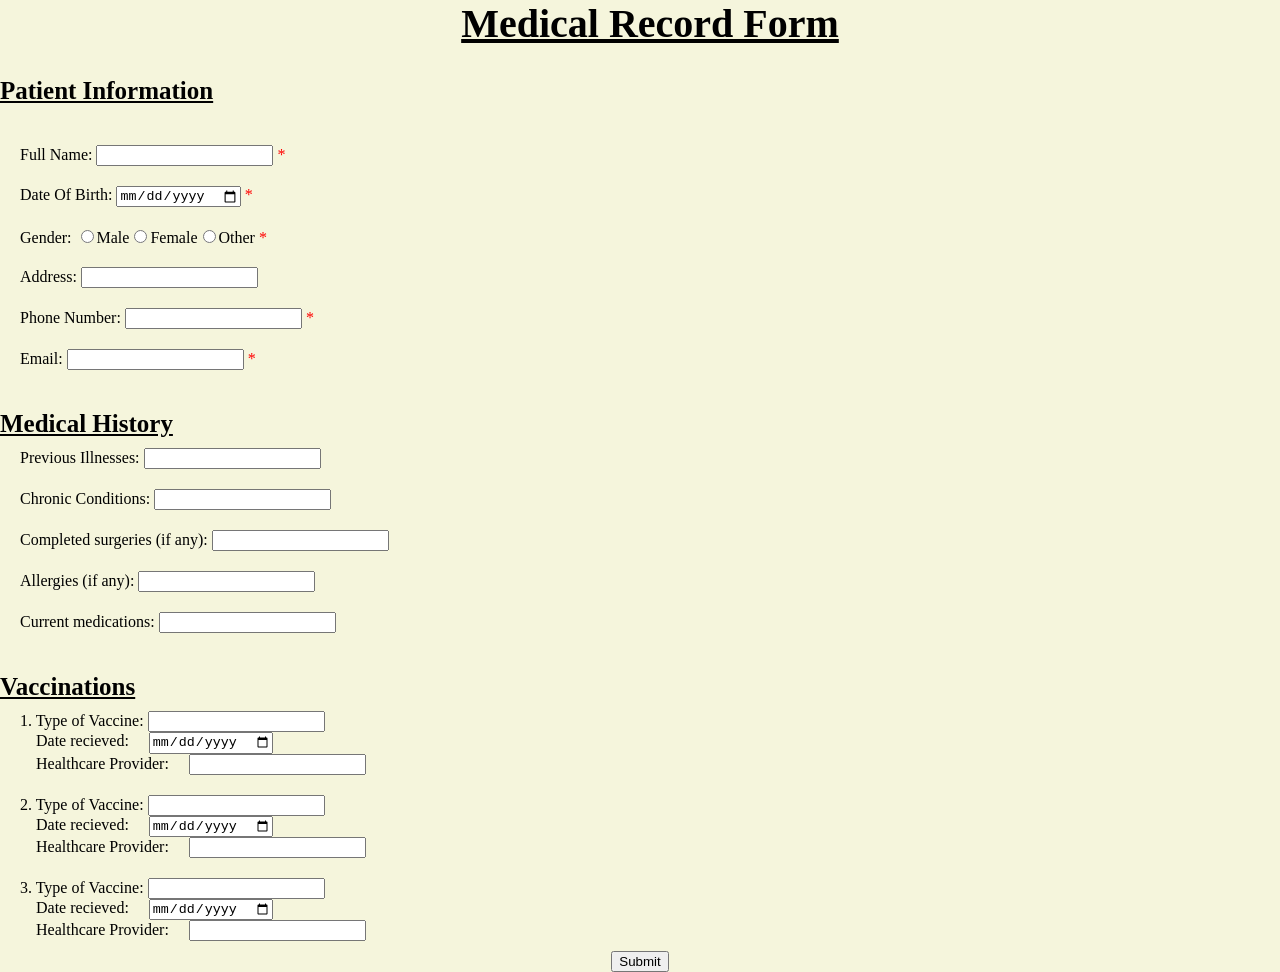
==== index.html @ 60c0d69f "Add files via upload" ====
<!DOCTYPE html>
<html lang="en">
<head>
    <meta charset="UTF-8">
    <meta name="viewport" content="width=device-width, initial-scale=1.0">
    <title>Medical Record Form<Form></Form></title>
    <style>/* Stylesheet */
        body { margin: auto; background-color: beige;} /* */
        #Heading { text-align: center; font-weight: bold; font-size: 40px; text-decoration: underline; margin-left: 20px; } /* */
        .Sections { text-align: left; font-weight: bold; font-size: 25px; text-decoration: underline; } /* */
        .topMargin { margin-top: 30px; } /* */
        .RequiredError { color: red; } /* */
        .vaccine {padding: 16px;}
        .row { padding: 10px 20px; }
        .submit {text-align: center;}
    </style>
</head>
<body>
        
    <header id="Heading">Medical Record Form</header> <!-- Edits the header name-->
    <!--Category title-->
    <div class="Sections topMargin">Patient Information</div> <div class="row topMargin">
        <label>Full Name:</label>
        <input type="text">
        <span class="RequiredError">*</span> 
    </div>
    <!-- DOB section-->
    <div class="row">
        <label>Date Of Birth:</label>
        <input type="date">
        <span class="RequiredError">*</span> 
    </div>
    <!-- Gender section-->
    <div class="row">
        <label> Gender:</label>
        <input type="radio" name="option" value="1">Male<input type="radio" name="option" value="2">Female<input type="radio" name="option" value="3">Other
        <span class="RequiredError">*</span> 
    </div>

    <!-- Address section-->
    <div class="row">
        <label>Address: </label>
        <input type="text">
        <!--<span class="RequiredError">*</span> -->
        
    </div>

    <!-- Phone number section-->
    <div class="row">
        <label for="phone">Phone Number: </label>
        <input type="tel" name="phone" pattern="[0-9]{10}">
        <span class="RequiredError">*</span> 
    </div>

    <!-- email section-->
    <div class="row">
        <label>Email: </label>
        <input type="text">
        <span class="RequiredError">*</span> 
    </div>

    <!--Category title-->
    <div class="Sections topMargin">Medical History</div> 
    
    <!-- illnesses section-->
    <div class="row"> 
        <label>Previous Illnesses:</label> 
        <input type="text">
    </div>

    <!-- condition section-->
    <div class="row">
        <label>Chronic Conditions:</label>
        <input type="text"> 
    </div>

    <!-- surgery section-->
    <div class="row">
        <label>Completed surgeries (if any):</label> 
        <input type="text">
    </div>

    <!-- allergy section-->
    <div class="row">
        <label>Allergies (if any):</label> 
        <input type="text">
    </div>

    <!-- medication section-->
    <div class="row">
        <label>Current medications:</label> 
        <input type="text">
    </div>

    <!--Category title-->
    <div class="Sections topMargin">Vaccinations</div> 
    <div class="row"> 
        <label>1. Type of Vaccine:</label>
        <input type="text">
        <br>
        <label class="vaccine">Date recieved:</label>
        <input type="date">
        <br>
        <label class="vaccine">Healthcare Provider:</label>
        <input type="text">
    </div>

        <div class="row"> 
        <label>2. Type of Vaccine:</label>
        <input type="text">
        <br>
        <label class="vaccine">Date recieved:</label>
        <input type="date">
        <br>
        <label class="vaccine">Healthcare Provider:</label>
        <input type="text">
    </div>

        <div class="row"> 
        <label>3. Type of Vaccine:</label>
        <input type="text">
        <br>
        <label class="vaccine">Date recieved:</label>
        <input type="date">
        <br>
        <label class="vaccine">Healthcare Provider:</label>
        <input type="text">
    </div>

    <div class="submit">
        <button> Submit</button>
    </div>



</body>
</html>
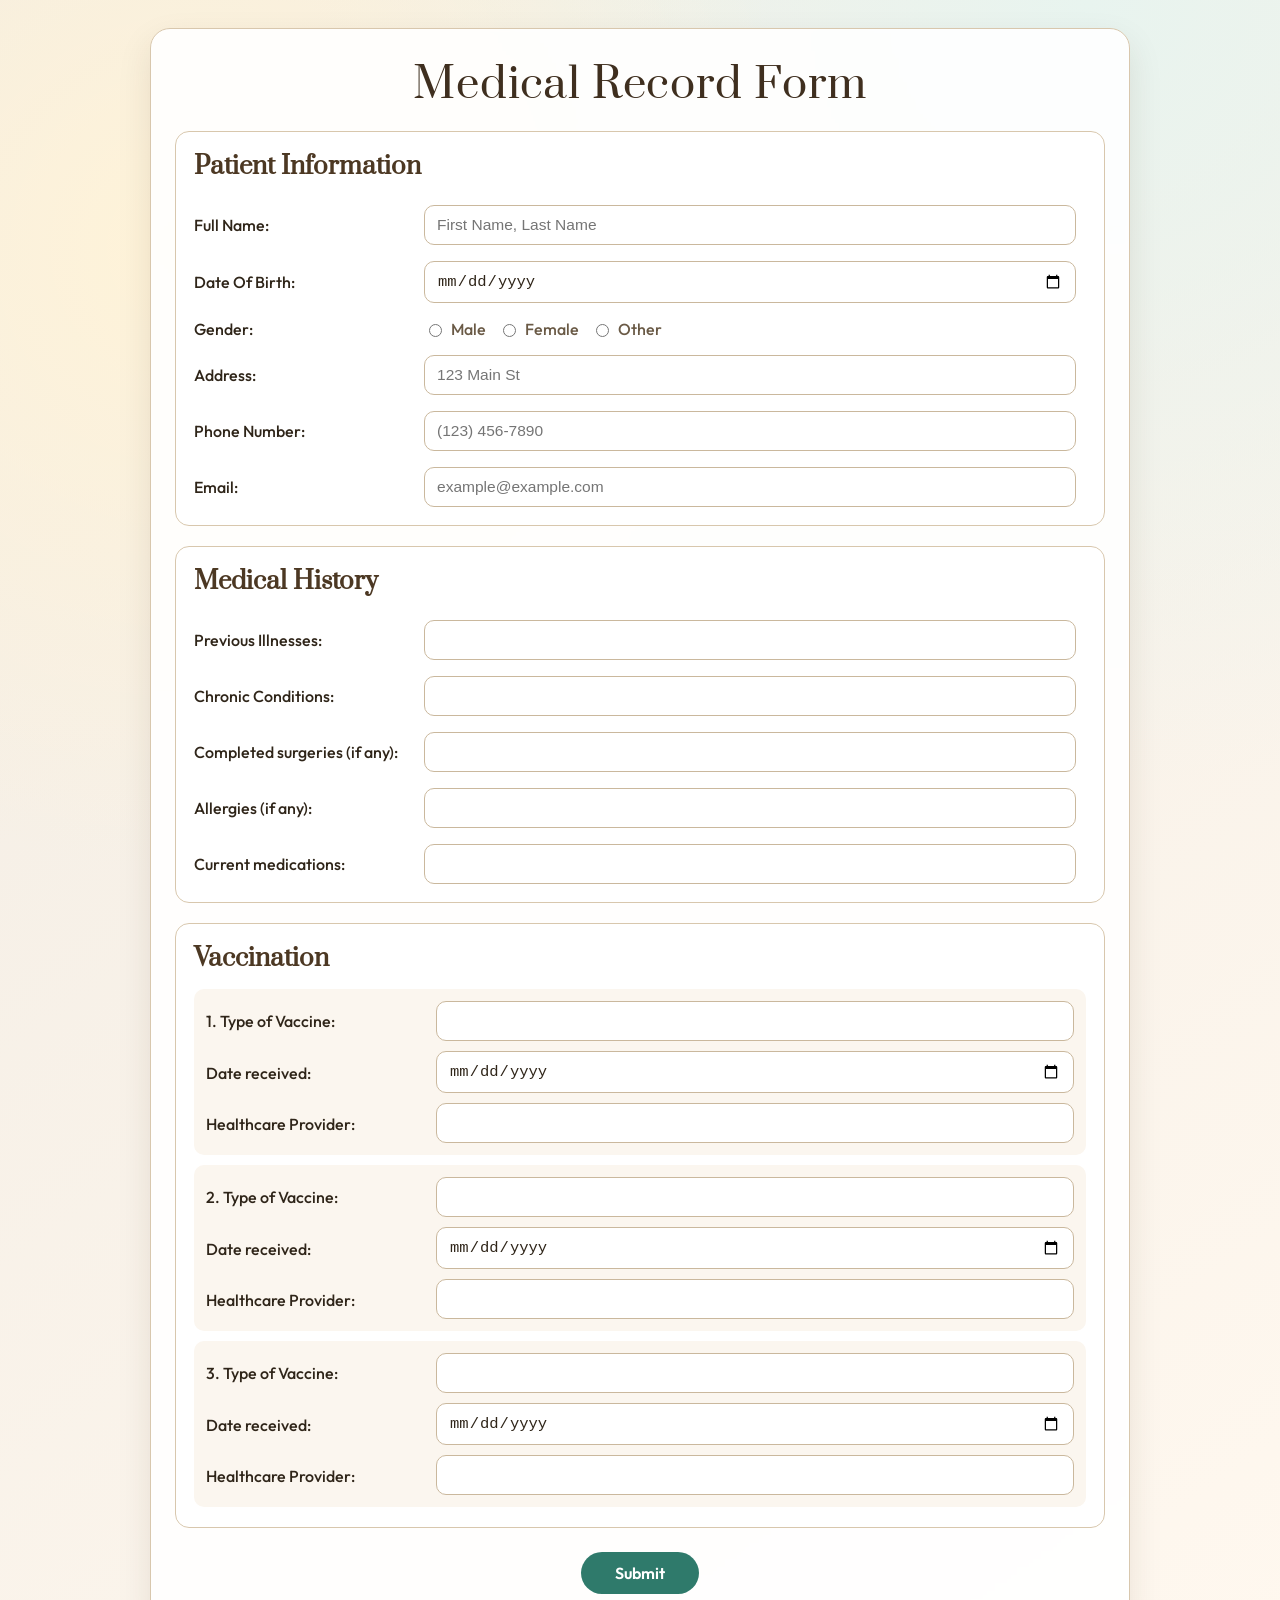
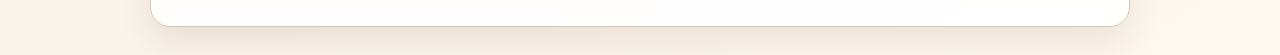
==== commit 0877c840: "renamed file" ====
--- a/index.html
+++ b/index.html
@@ -1,137 +1,127 @@
-<!DOCTYPE html>
-<html lang="en">
-<head>
-    <meta charset="UTF-8">
-    <meta name="viewport" content="width=device-width, initial-scale=1.0">
-    <title>Medical Record Form<Form></Form></title>
-    <style>/* Stylesheet */
-        body { margin: auto; background-color: beige;} /* */
-        #Heading { text-align: center; font-weight: bold; font-size: 40px; text-decoration: underline; margin-left: 20px; } /* */
-        .Sections { text-align: left; font-weight: bold; font-size: 25px; text-decoration: underline; } /* */
-        .topMargin { margin-top: 30px; } /* */
-        .RequiredError { color: red; } /* */
-        .vaccine {padding: 16px;}
-        .row { padding: 10px 20px; }
-        .submit {text-align: center;}
-    </style>
-</head>
-<body>
-        
-    <header id="Heading">Medical Record Form</header> <!-- Edits the header name-->
-    <!--Category title-->
-    <div class="Sections topMargin">Patient Information</div> <div class="row topMargin">
-        <label>Full Name:</label>
-        <input type="text">
-        <span class="RequiredError">*</span> 
-    </div>
-    <!-- DOB section-->
-    <div class="row">
-        <label>Date Of Birth:</label>
-        <input type="date">
-        <span class="RequiredError">*</span> 
-    </div>
-    <!-- Gender section-->
-    <div class="row">
-        <label> Gender:</label>
-        <input type="radio" name="option" value="1">Male<input type="radio" name="option" value="2">Female<input type="radio" name="option" value="3">Other
-        <span class="RequiredError">*</span> 
-    </div>
-
-    <!-- Address section-->
-    <div class="row">
-        <label>Address: </label>
-        <input type="text">
-        <!--<span class="RequiredError">*</span> -->
-        
-    </div>
-
-    <!-- Phone number section-->
-    <div class="row">
-        <label for="phone">Phone Number: </label>
-        <input type="tel" name="phone" pattern="[0-9]{10}">
-        <span class="RequiredError">*</span> 
-    </div>
-
-    <!-- email section-->
-    <div class="row">
-        <label>Email: </label>
-        <input type="text">
-        <span class="RequiredError">*</span> 
-    </div>
-
-    <!--Category title-->
-    <div class="Sections topMargin">Medical History</div> 
-    
-    <!-- illnesses section-->
-    <div class="row"> 
-        <label>Previous Illnesses:</label> 
-        <input type="text">
-    </div>
-
-    <!-- condition section-->
-    <div class="row">
-        <label>Chronic Conditions:</label>
-        <input type="text"> 
-    </div>
-
-    <!-- surgery section-->
-    <div class="row">
-        <label>Completed surgeries (if any):</label> 
-        <input type="text">
-    </div>
-
-    <!-- allergy section-->
-    <div class="row">
-        <label>Allergies (if any):</label> 
-        <input type="text">
-    </div>
-
-    <!-- medication section-->
-    <div class="row">
-        <label>Current medications:</label> 
-        <input type="text">
-    </div>
-
-    <!--Category title-->
-    <div class="Sections topMargin">Vaccinations</div> 
-    <div class="row"> 
-        <label>1. Type of Vaccine:</label>
-        <input type="text">
-        <br>
-        <label class="vaccine">Date recieved:</label>
-        <input type="date">
-        <br>
-        <label class="vaccine">Healthcare Provider:</label>
-        <input type="text">
-    </div>
-
-        <div class="row"> 
-        <label>2. Type of Vaccine:</label>
-        <input type="text">
-        <br>
-        <label class="vaccine">Date recieved:</label>
-        <input type="date">
-        <br>
-        <label class="vaccine">Healthcare Provider:</label>
-        <input type="text">
-    </div>
-
-        <div class="row"> 
-        <label>3. Type of Vaccine:</label>
-        <input type="text">
-        <br>
-        <label class="vaccine">Date recieved:</label>
-        <input type="date">
-        <br>
-        <label class="vaccine">Healthcare Provider:</label>
-        <input type="text">
-    </div>
-
-    <div class="submit">
-        <button> Submit</button>
-    </div>
-
-
-
-</body>
+<!DOCTYPE html>
+<html lang="en">
+<head>
+    <meta charset="UTF-8">
+    <meta name="viewport" content="width=device-width, initial-scale=1.0">
+    <title>Medical Record Form</title>
+    <link rel="preconnect" href="https://fonts.googleapis.com">
+    <link rel="preconnect" href="https://fonts.gstatic.com" crossorigin>
+    <link href="https://fonts.googleapis.com/css2?family=Outfit:wght@400;500;600;700&family=Prata&display=swap" rel="stylesheet">
+    <link rel="stylesheet" href="stylesheet\medical.css">
+</head>
+<body>
+    <main class="formContainer">
+    <header id="Heading">Medical Record Form</header>
+        <form class="medicalForm" action="#" method="post">
+            <section class="Sections">
+                <h2>Patient Information</h2>
+                <!-- Name section-->
+                <div class="row">
+                    <label for="fullName">Full Name:</label>
+                    <input id="fullName" name="fullName" type="text" placeholder="First Name, Last Name" required>
+                </div>
+                <!-- DOB section-->
+                <div class="row">
+                    <label for="dateOfBirth">Date Of Birth:</label>
+                    <input id="dateOfBirth" name="dateOfBirth" type="date" required>
+                </div>
+                <!-- Gender section-->
+                <div class="row">
+                    <label>Gender:</label>
+                    <div class="radioGroup">
+                        <label for="genderMale" class="choice">
+                            <input id="genderMale" type="radio" name="gender" value="Male" required>Male
+                        </label>
+                        <label for="genderFemale" class="choice">
+                            <input id="genderFemale" type="radio" name="gender" value="Female">Female
+                        </label>
+                        <label for="genderOther" class="choice">
+                            <input id="genderOther" type="radio" name="gender" value="Other">Other
+                        </label>
+                    </div>
+                </div>
+                <!-- Address section-->
+                <div class="row">
+                    <label for="address">Address: </label>
+                    <input type="text" placeholder="123 Main St" id="address" name="address">
+                </div>
+                <!-- Phone number section-->
+                <div class="row">
+                    <label for="phone">Phone Number: </label>
+                    <input id="phone" type="tel" name="phone" pattern="\(\d{3}\) \d{3}-\d{4}" placeholder="(123) 456-7890" required>
+                </div>
+                <!-- email section-->
+                <div class="row">
+                    <label for="email">Email: </label>
+                    <input id="email" type="email" name="email" placeholder="example@example.com" required>
+                </div>
+            </section>
+            <!--Category title-->
+            <section class="Sections">
+                <h2>Medical History</h2> 
+                <!-- illnesses section-->
+                <div class="row"> 
+                    <label for="illnesses">Previous Illnesses:</label> 
+                    <input id="illnesses" name="illnesses" type="text">
+                </div>
+                <!-- condition section-->
+                <div class="row">
+                    <label for="conditions">Chronic Conditions:</label>
+                    <input id="conditions" name="conditions" type="text"> 
+                </div>
+                <!-- surgery section-->
+                <div class="row">
+                    <label for="surgeries">Completed surgeries (if any):</label> 
+                    <input id="surgeries" name="surgeries" type="text">
+                </div>
+                <!-- allergy section-->
+                <div class="row">
+                    <label for="allergies">Allergies (if any):</label> 
+                    <input id="allergies" name="allergies" type="text">
+                </div>
+                <!-- medication section-->
+                <div class="row">
+                    <label for="medications">Current medications:</label> 
+                    <input id="medications" name="medications" type="text">
+                </div>
+            </section>
+            <!--Category title-->
+            <section class="Sections">
+                <h2>Vaccination</h2> 
+                <div class="vacRow"> 
+                    <label for="vaccineType1">1. Type of Vaccine:</label>
+                    <input id="vaccineType1" name="vaccineType1" type="text">
+                    <label class="vaccine" for="vaccineDate1">Date received:</label>
+                    <input id="vaccineDate1" name="vaccineDate1" type="date">
+                    <label class="vaccine" for="provider1">Healthcare Provider:</label>
+                    <input id="provider1" name="provider1" type="text">
+                </div>
+                <div class="vacRow"> 
+                    <label for="vaccineType2">2. Type of Vaccine:</label>
+                    <input id="vaccineType2" name="vaccineType2" type="text">
+                    <label class="vaccine" for="vaccineDate2">Date received:</label>
+                    <input id="vaccineDate2" name="vaccineDate2" type="date">
+                    <label class="vaccine" for="provider2">Healthcare Provider:</label>
+                    <input id="provider2" name="provider2" type="text">
+                </div>
+                <div class="vacRow"> 
+                    <label for="vaccineType3">3. Type of Vaccine:</label>
+                    <input id="vaccineType3" name="vaccineType3" type="text">
+                    <label class="vaccine" for="vaccineDate3">Date received:</label>
+                    <input id="vaccineDate3" name="vaccineDate3" type="date">
+                    <label class="vaccine" for="provider3">Healthcare Provider:</label>
+                    <input id="provider3" name="provider3" type="text">
+                </div>
+            </section>
+            <!-- submit button-->
+            <div class="submit">
+                <button type="submit">Submit</button>
+            </div>
+        </form>
+    </main>
+</body>
+<!--
+Author: Edgar Padilla
+Created 01/07/26
+-->
 </html>
